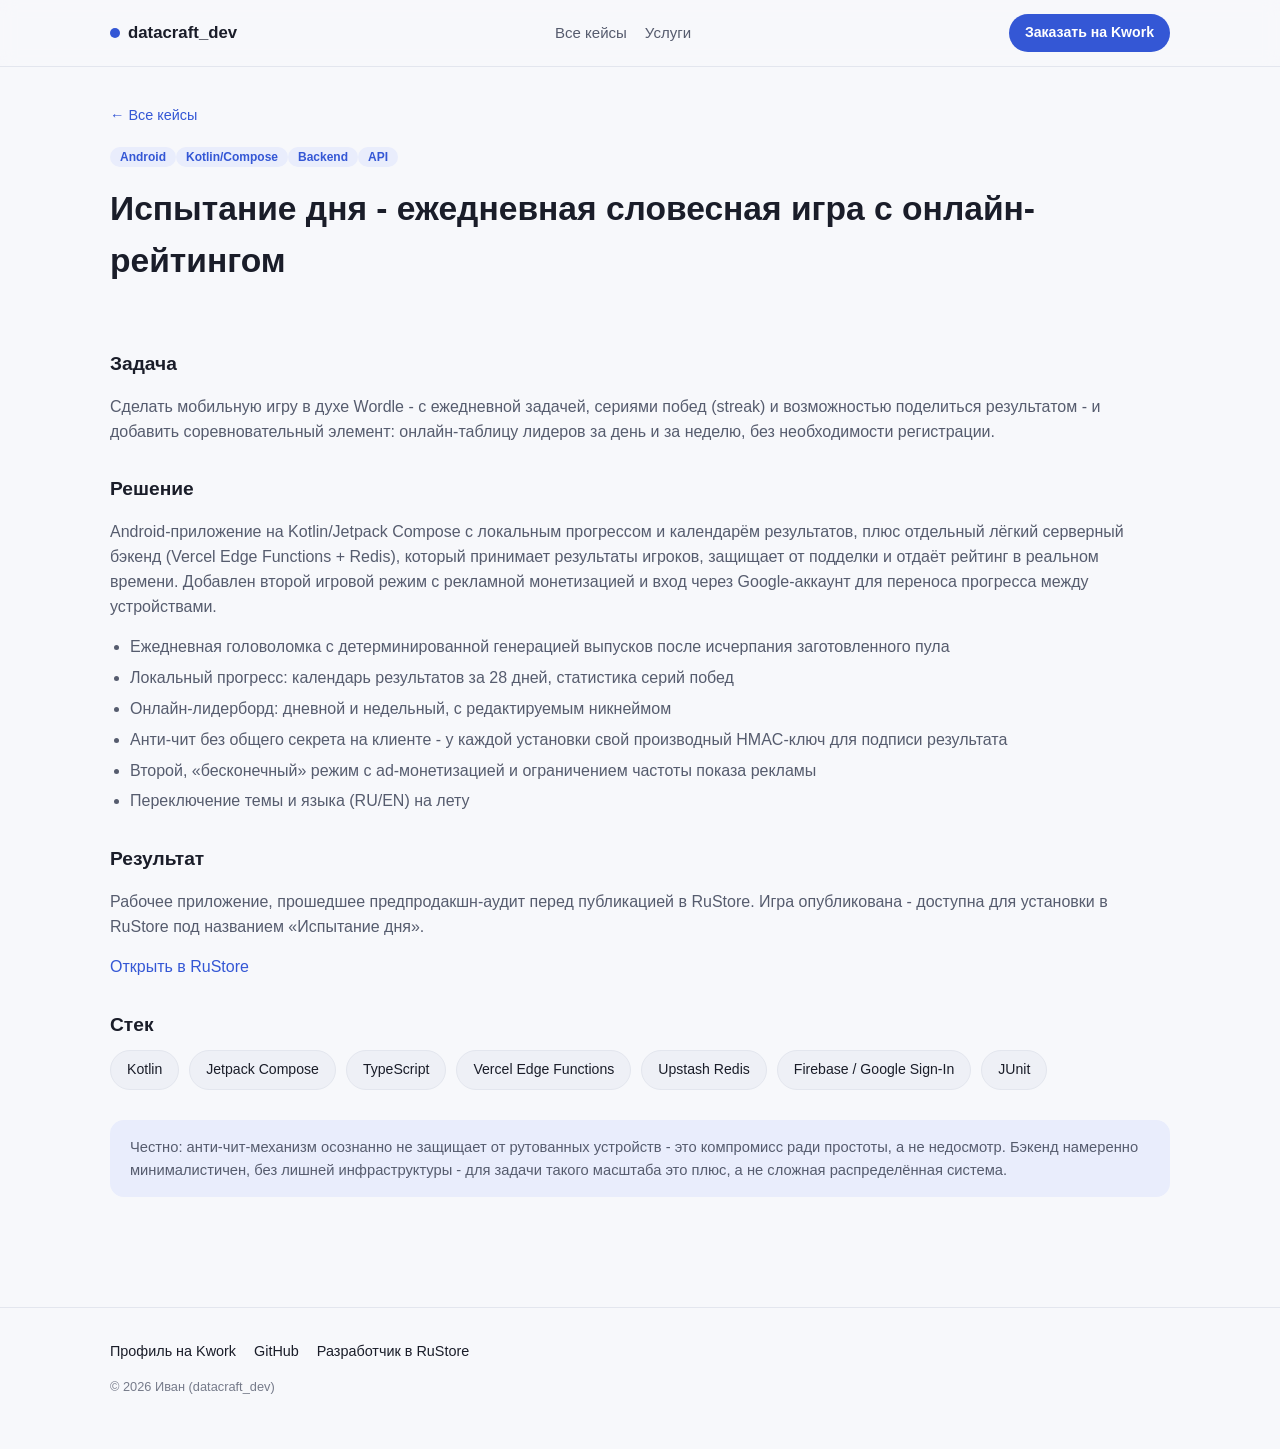
==== cases/daily-trial.html @ 82b9946f "Add portfolio landing page with cases, services, and RuStore apps Build a Russian-language portfolio" ====
<!DOCTYPE html>
<html lang="ru">
<head>
<meta charset="UTF-8">
<meta name="viewport" content="width=device-width, initial-scale=1">
<title>Кейс: Испытание дня - Android-игра с онлайн-лидербордом</title>
<meta name="description" content="Android-игра на Kotlin/Compose в духе Wordle с бэкендом на Vercel и Redis: онлайн-лидерборд, анти-чит, монетизация.">
<link rel="icon" href="../assets/favicon.svg" type="image/svg+xml">
<link rel="stylesheet" href="../assets/style.css">
</head>
<body>

<header class="site-header">
  <div class="wrap">
    <a class="brand" href="../index.html"><span class="dot"></span> datacraft_dev</a>
    <nav class="nav-links">
      <a href="../index.html#cases">Все кейсы</a>
      <a href="../index.html#services">Услуги</a>
    </nav>
    <a class="btn btn-sm" href="https://kwork.ru/user/datacraft_dev" target="_blank" rel="noopener">Заказать на Kwork</a>
  </div>
</header>

<main>
  <section class="case-hero">
    <div class="wrap">
      <a class="back-link" href="../index.html#cases">&larr; Все кейсы</a>
      <div class="tag-row"><span class="tag">Android</span><span class="tag">Kotlin/Compose</span><span class="tag">Backend</span><span class="tag">API</span></div>
      <h1>Испытание дня - ежедневная словесная игра с онлайн-рейтингом</h1>
    </div>
  </section>

  <section>
    <div class="wrap">
      <div class="case-block">
        <h2>Задача</h2>
        <p>Сделать мобильную игру в духе Wordle - с ежедневной задачей, сериями побед (streak) и возможностью поделиться результатом - и добавить соревновательный элемент: онлайн-таблицу лидеров за день и за неделю, без необходимости регистрации.</p>
      </div>

      <div class="case-block">
        <h2>Решение</h2>
        <p>Android-приложение на Kotlin/Jetpack Compose с локальным прогрессом и календарём результатов, плюс отдельный лёгкий серверный бэкенд (Vercel Edge Functions + Redis), который принимает результаты игроков, защищает от подделки и отдаёт рейтинг в реальном времени. Добавлен второй игровой режим с рекламной монетизацией и вход через Google-аккаунт для переноса прогресса между устройствами.</p>
        <ul>
          <li>Ежедневная головоломка с детерминированной генерацией выпусков после исчерпания заготовленного пула</li>
          <li>Локальный прогресс: календарь результатов за 28 дней, статистика серий побед</li>
          <li>Онлайн-лидерборд: дневной и недельный, с редактируемым никнеймом</li>
          <li>Анти-чит без общего секрета на клиенте - у каждой установки свой производный HMAC-ключ для подписи результата</li>
          <li>Второй, «бесконечный» режим с ad-монетизацией и ограничением частоты показа рекламы</li>
          <li>Переключение темы и языка (RU/EN) на лету</li>
        </ul>
      </div>

      <div class="case-block">
        <h2>Результат</h2>
        <p>Рабочее приложение, прошедшее предпродакшн-аудит перед публикацией в RuStore. Игра опубликована - доступна для установки в RuStore под названием «Испытание дня».</p>
        <p><a href="https://www.rustore.ru/catalog/app/com.dailytrial.app" target="_blank" rel="noopener">Открыть в RuStore</a></p>
      </div>

      <div class="case-block">
        <h2>Стек</h2>
        <div class="stack-row">
          <span class="stack-pill">Kotlin</span>
          <span class="stack-pill">Jetpack Compose</span>
          <span class="stack-pill">TypeScript</span>
          <span class="stack-pill">Vercel Edge Functions</span>
          <span class="stack-pill">Upstash Redis</span>
          <span class="stack-pill">Firebase / Google Sign-In</span>
          <span class="stack-pill">JUnit</span>
        </div>
      </div>

      <div class="case-block">
        <p class="honest-note">Честно: анти-чит-механизм осознанно не защищает от рутованных устройств - это компромисс ради простоты, а не недосмотр. Бэкенд намеренно минималистичен, без лишней инфраструктуры - для задачи такого масштаба это плюс, а не сложная распределённая система.</p>
      </div>
    </div>
  </section>
</main>

<footer>
  <div class="wrap">
    <div class="foot-links">
      <a href="https://kwork.ru/user/datacraft_dev" target="_blank" rel="noopener">Профиль на Kwork</a>
      <a href="https://github.com/besterry" target="_blank" rel="noopener">GitHub</a>
      <a href="https://www.rustore.ru/catalog/developer/okhfzi" target="_blank" rel="noopener">Разработчик в RuStore</a>
    </div>
    <p class="fineprint">© 2026 Иван (datacraft_dev)</p>
  </div>
</footer>

</body>
</html>
---- assets/style.css ----
/* Портфолио datacraft_dev - общие стили */
:root {
  --bg: #f7f8fb;
  --bg-alt: #ffffff;
  --text: #1a1d29;
  --text-muted: #565c6e;
  --border: #e3e6ee;
  --accent: #3457d5;
  --accent-hover: #2743ad;
  --accent-soft: #e9edfc;
  --code-bg: #eef0f6;
  --shadow: 0 2px 10px rgba(20, 24, 40, 0.06);
  --radius: 14px;
  --maxw: 1100px;
}

@media (prefers-color-scheme: dark) {
  :root:not([data-theme="light"]) {
    --bg: #12141c;
    --bg-alt: #191c28;
    --text: #eef0f7;
    --text-muted: #a7acc0;
    --border: #2a2e40;
    --accent: #7c96ff;
    --accent-hover: #9db0ff;
    --accent-soft: #232847;
    --code-bg: #1e2233;
    --shadow: 0 2px 14px rgba(0, 0, 0, 0.35);
  }
}

:root[data-theme="dark"] {
  --bg: #12141c;
  --bg-alt: #191c28;
  --text: #eef0f7;
  --text-muted: #a7acc0;
  --border: #2a2e40;
  --accent: #7c96ff;
  --accent-hover: #9db0ff;
  --accent-soft: #232847;
  --code-bg: #1e2233;
  --shadow: 0 2px 14px rgba(0, 0, 0, 0.35);
}

* { box-sizing: border-box; }

html { scroll-behavior: smooth; }

body {
  margin: 0;
  background: var(--bg);
  color: var(--text);
  font-family: -apple-system, BlinkMacSystemFont, "Segoe UI", Roboto, "Helvetica Neue", Arial, sans-serif;
  line-height: 1.55;
  -webkit-font-smoothing: antialiased;
}

img { max-width: 100%; display: block; }

a { color: var(--accent); text-decoration: none; }
a:hover { color: var(--accent-hover); text-decoration: underline; }

.wrap {
  max-width: var(--maxw);
  margin: 0 auto;
  padding: 0 20px;
}

/* Header */
.site-header {
  position: sticky;
  top: 0;
  z-index: 20;
  background: color-mix(in srgb, var(--bg) 88%, transparent);
  backdrop-filter: blur(8px);
  border-bottom: 1px solid var(--border);
}
.site-header .wrap {
  display: flex;
  align-items: center;
  justify-content: space-between;
  padding-top: 14px;
  padding-bottom: 14px;
  gap: 16px;
}
.brand {
  font-weight: 700;
  font-size: 1.05rem;
  color: var(--text);
  display: flex;
  align-items: center;
  gap: 8px;
}
.brand:hover { text-decoration: none; color: var(--text); }
.brand .dot { width: 10px; height: 10px; border-radius: 50%; background: var(--accent); display: inline-block; }
.nav-links {
  display: flex;
  gap: 18px;
  flex-wrap: wrap;
}
.nav-links a { color: var(--text-muted); font-size: 0.94rem; white-space: nowrap; }
.nav-links a:hover { color: var(--text); text-decoration: none; }

.btn {
  display: inline-block;
  padding: 11px 22px;
  border-radius: 999px;
  background: var(--accent);
  color: #fff;
  font-weight: 600;
  font-size: 0.95rem;
  border: none;
  cursor: pointer;
  white-space: nowrap;
}
.btn:hover { background: var(--accent-hover); color: #fff; text-decoration: none; }
.btn-outline {
  background: transparent;
  color: var(--accent);
  border: 1.5px solid var(--accent);
}
.btn-outline:hover { background: var(--accent-soft); color: var(--accent); }
.btn-sm { padding: 8px 16px; font-size: 0.88rem; }

/* Hero */
.hero {
  padding: 64px 0 48px;
}
.hero h1 {
  font-size: clamp(1.7rem, 4vw, 2.6rem);
  margin: 0 0 14px;
  line-height: 1.2;
}
.hero .lead {
  font-size: clamp(1rem, 2vw, 1.15rem);
  color: var(--text-muted);
  max-width: 640px;
  margin: 0 0 28px;
}
.hero .cta-row { display: flex; gap: 12px; flex-wrap: wrap; align-items: center; }
.hero .cta-note { color: var(--text-muted); font-size: 0.88rem; }

section { padding: 40px 0; }
section h2 {
  font-size: clamp(1.4rem, 3vw, 1.8rem);
  margin: 0 0 8px;
}
.section-sub { color: var(--text-muted); margin: 0 0 28px; max-width: 680px; }

/* Card grids */
.grid {
  display: grid;
  grid-template-columns: repeat(auto-fit, minmax(250px, 1fr));
  gap: 16px;
}
.card {
  background: var(--bg-alt);
  border: 1px solid var(--border);
  border-radius: var(--radius);
  padding: 22px;
  box-shadow: var(--shadow);
}
.card h3 { margin: 0 0 8px; font-size: 1.05rem; }
.card p { margin: 0; color: var(--text-muted); font-size: 0.93rem; }
.card .icon { font-size: 1.5rem; margin-bottom: 10px; display: block; }

/* Case cards */
.case-grid { display: grid; grid-template-columns: repeat(auto-fit, minmax(280px, 1fr)); gap: 18px; }
.case-card {
  background: var(--bg-alt);
  border: 1px solid var(--border);
  border-radius: var(--radius);
  padding: 24px;
  box-shadow: var(--shadow);
  display: flex;
  flex-direction: column;
  gap: 10px;
}
.case-card h3 { margin: 0; font-size: 1.1rem; }
.case-card .tag-row { display: flex; flex-wrap: wrap; gap: 6px; margin: 2px 0 4px; }
.tag {
  font-size: 0.75rem;
  padding: 3px 10px;
  border-radius: 999px;
  background: var(--accent-soft);
  color: var(--accent);
  font-weight: 600;
}
.case-card p { margin: 0; color: var(--text-muted); font-size: 0.92rem; flex-grow: 1; }
.case-card .case-links { display: flex; gap: 14px; margin-top: 6px; font-size: 0.9rem; flex-wrap: wrap; }
.status-badge {
  font-size: 0.72rem;
  color: var(--text-muted);
  font-style: italic;
}

/* Apps */
.app-grid { display: grid; grid-template-columns: repeat(auto-fit, minmax(220px, 1fr)); gap: 16px; }
.app-card {
  background: var(--bg-alt);
  border: 1px solid var(--border);
  border-radius: var(--radius);
  padding: 18px;
  box-shadow: var(--shadow);
  display: flex;
  gap: 14px;
  align-items: flex-start;
}
.app-card img { width: 56px; height: 56px; border-radius: 14px; flex-shrink: 0; object-fit: cover; }
.app-card h3 { margin: 0 0 4px; font-size: 1rem; }
.app-card p { margin: 0 0 8px; color: var(--text-muted); font-size: 0.86rem; }
.app-card .app-links { display: flex; gap: 12px; font-size: 0.85rem; flex-wrap: wrap; }

/* Process */
.process-list {
  list-style: none;
  margin: 0;
  padding: 0;
  counter-reset: step;
  display: grid;
  grid-template-columns: repeat(auto-fit, minmax(200px, 1fr));
  gap: 16px;
}
.process-list li {
  counter-increment: step;
  background: var(--bg-alt);
  border: 1px solid var(--border);
  border-radius: var(--radius);
  padding: 20px;
  box-shadow: var(--shadow);
}
.process-list li::before {
  content: counter(step);
  display: inline-flex;
  align-items: center;
  justify-content: center;
  width: 30px;
  height: 30px;
  border-radius: 50%;
  background: var(--accent);
  color: #fff;
  font-weight: 700;
  font-size: 0.9rem;
  margin-bottom: 10px;
}
.process-list h3 { margin: 0 0 6px; font-size: 1rem; }
.process-list p { margin: 0; color: var(--text-muted); font-size: 0.88rem; }
.guarantee-note {
  margin-top: 20px;
  padding: 16px 20px;
  background: var(--accent-soft);
  border-radius: var(--radius);
  color: var(--text);
  font-size: 0.92rem;
}

/* Stack */
.stack-row { display: flex; flex-wrap: wrap; gap: 10px; }
.stack-pill {
  padding: 8px 16px;
  border-radius: 999px;
  background: var(--code-bg);
  border: 1px solid var(--border);
  font-size: 0.88rem;
  color: var(--text);
}

/* Footer */
footer {
  border-top: 1px solid var(--border);
  margin-top: 40px;
  padding: 32px 0 40px;
  color: var(--text-muted);
  font-size: 0.9rem;
}
footer .foot-links { display: flex; flex-wrap: wrap; gap: 18px; margin-bottom: 14px; }
footer .foot-links a { color: var(--text); }
footer .policy-links { display: flex; flex-wrap: wrap; gap: 14px; margin-bottom: 14px; font-size: 0.85rem; }
footer .fineprint { font-size: 0.8rem; opacity: 0.8; }

/* Case detail page */
.case-hero { padding: 36px 0 12px; }
.case-hero .tag-row { margin-bottom: 14px; }
.case-hero h1 { font-size: clamp(1.5rem, 3.5vw, 2.1rem); margin: 0 0 10px; }
.back-link { display: inline-block; margin-bottom: 18px; font-size: 0.9rem; }
.case-block { margin-bottom: 30px; }
.case-block h2 { font-size: 1.2rem; margin: 0 0 10px; }
.case-block ul { padding-left: 20px; color: var(--text-muted); }
.case-block li { margin-bottom: 6px; }
.case-block p { color: var(--text-muted); }
.honest-note {
  background: var(--accent-soft);
  border-radius: var(--radius);
  padding: 16px 20px;
  font-size: 0.92rem;
}

@media (max-width: 640px) {
  .site-header .wrap { flex-wrap: wrap; }
  .nav-links { order: 3; width: 100%; padding-top: 8px; gap: 12px; }
  .hero { padding: 40px 0 32px; }
}
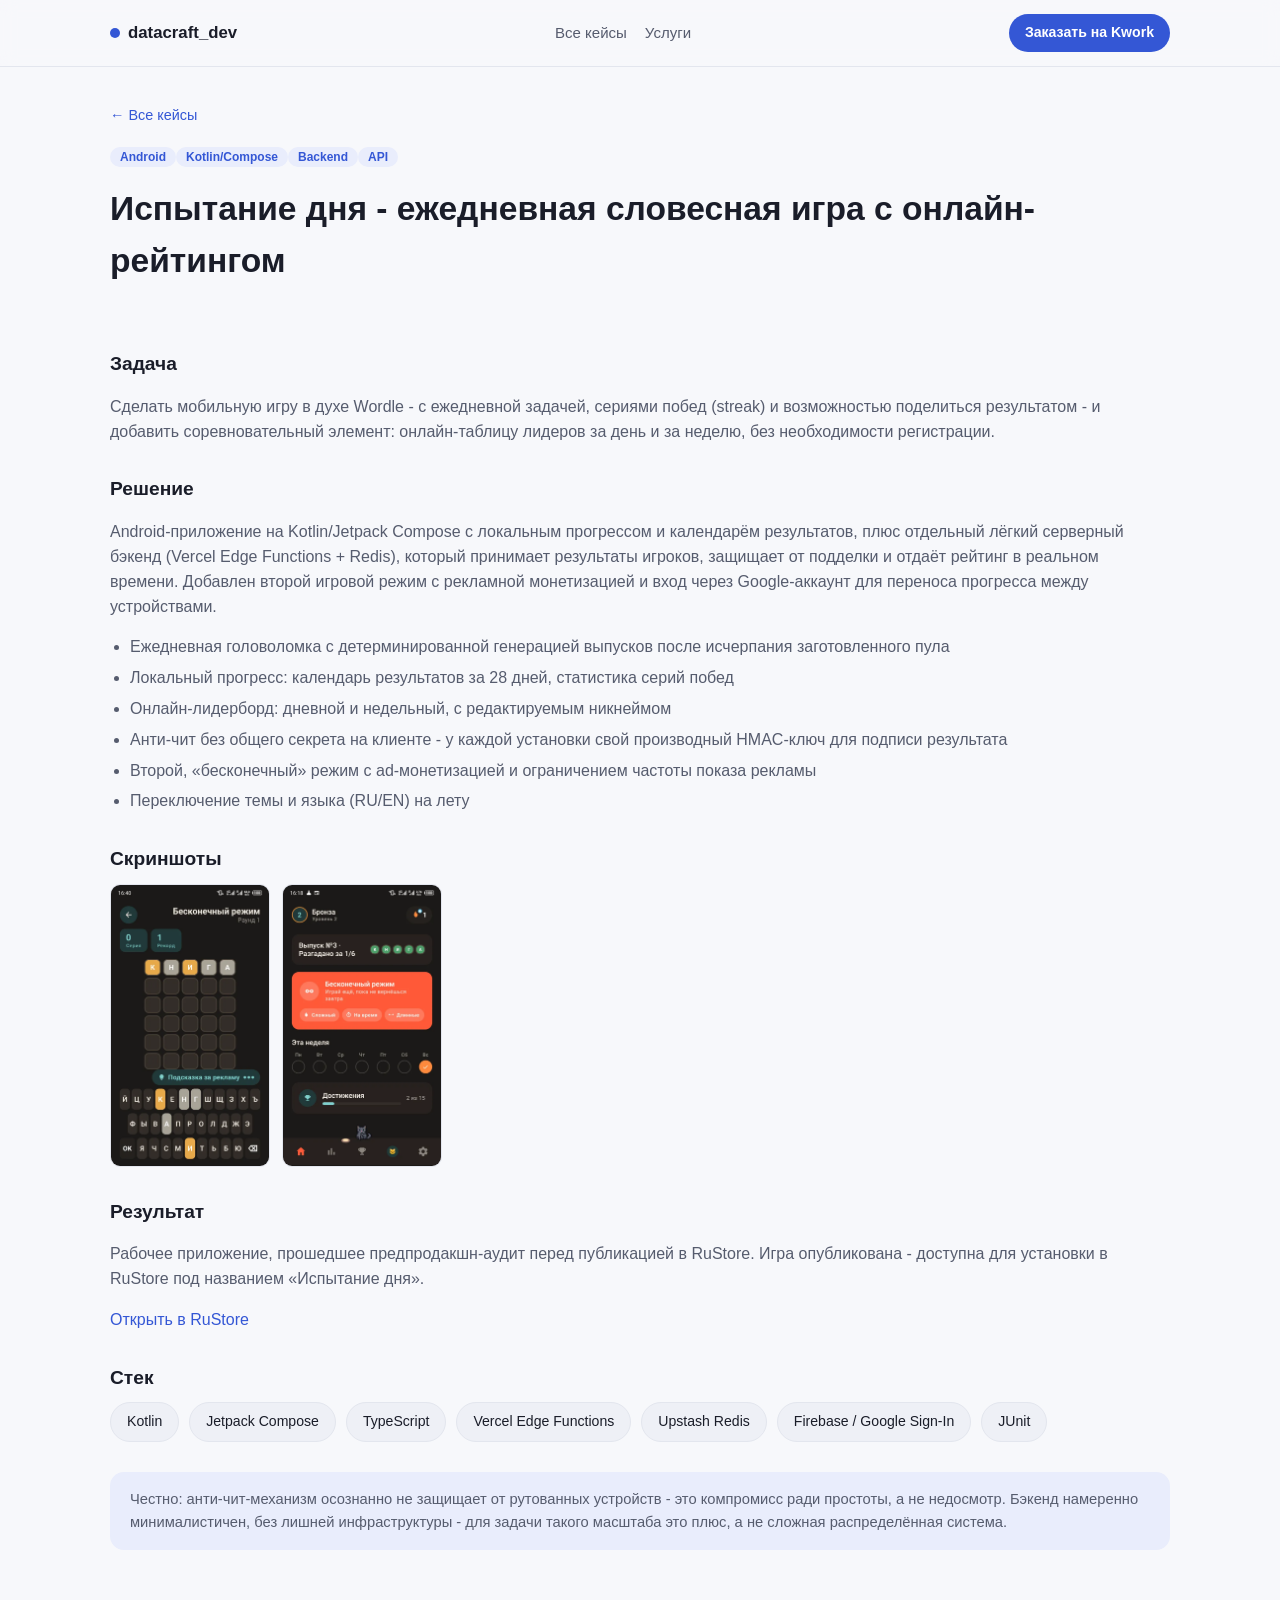
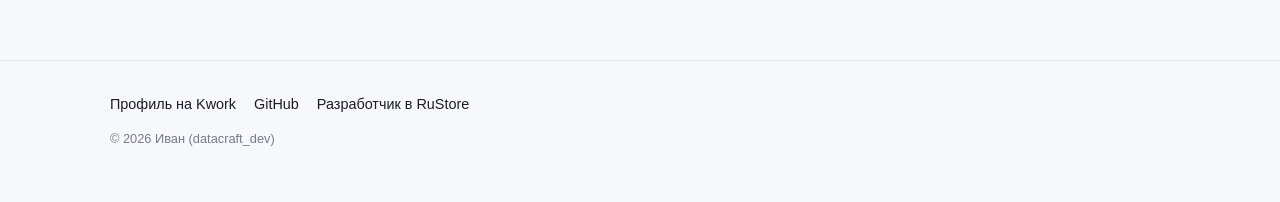
==== commit c2b3c6af: "Round 2: CNAME, WiFi QR Vault privacy policy, screenshots/visuals, remove surname - Add CNAME (git.f" ====
--- a/cases/daily-trial.html
+++ b/cases/daily-trial.html
@@ -51,6 +51,14 @@
       </div>
 
       <div class="case-block">
+        <h2>Скриншоты</h2>
+        <div class="case-gallery">
+          <img src="../assets/img/apps/dailytrial-1.webp" alt="Скриншот игры «Испытание дня»: экран бесконечного режима" width="220" height="391" loading="lazy">
+          <img src="../assets/img/apps/dailytrial-2.webp" alt="Скриншот игры «Испытание дня»: экран прогресса и лидерборда" width="220" height="391" loading="lazy">
+        </div>
+      </div>
+
+      <div class="case-block">
         <h2>Результат</h2>
         <p>Рабочее приложение, прошедшее предпродакшн-аудит перед публикацией в RuStore. Игра опубликована - доступна для установки в RuStore под названием «Испытание дня».</p>
         <p><a href="https://www.rustore.ru/catalog/app/com.dailytrial.app" target="_blank" rel="noopener">Открыть в RuStore</a></p>
--- a/assets/style.css
+++ b/assets/style.css
@@ -206,10 +206,16 @@
   gap: 14px;
   align-items: flex-start;
 }
-.app-card img { width: 56px; height: 56px; border-radius: 14px; flex-shrink: 0; object-fit: cover; }
+.app-card > img { width: 56px; height: 56px; border-radius: 14px; flex-shrink: 0; object-fit: cover; }
 .app-card h3 { margin: 0 0 4px; font-size: 1rem; }
 .app-card p { margin: 0 0 8px; color: var(--text-muted); font-size: 0.86rem; }
 .app-card .app-links { display: flex; gap: 12px; font-size: 0.85rem; flex-wrap: wrap; }
+.app-shots { display: flex; gap: 8px; margin-top: 10px; flex-wrap: wrap; }
+.app-shots img { width: 90px; height: auto; border-radius: 8px; border: 1px solid var(--border); flex-shrink: 0; }
+
+.case-gallery { display: flex; gap: 12px; flex-wrap: wrap; }
+.case-gallery img { width: 160px; height: auto; border-radius: 10px; border: 1px solid var(--border); }
+.case-thumb { width: 100%; height: auto; max-height: 160px; object-fit: cover; border-radius: 10px; margin-bottom: 12px; }
 
 /* Process */
 .process-list {
